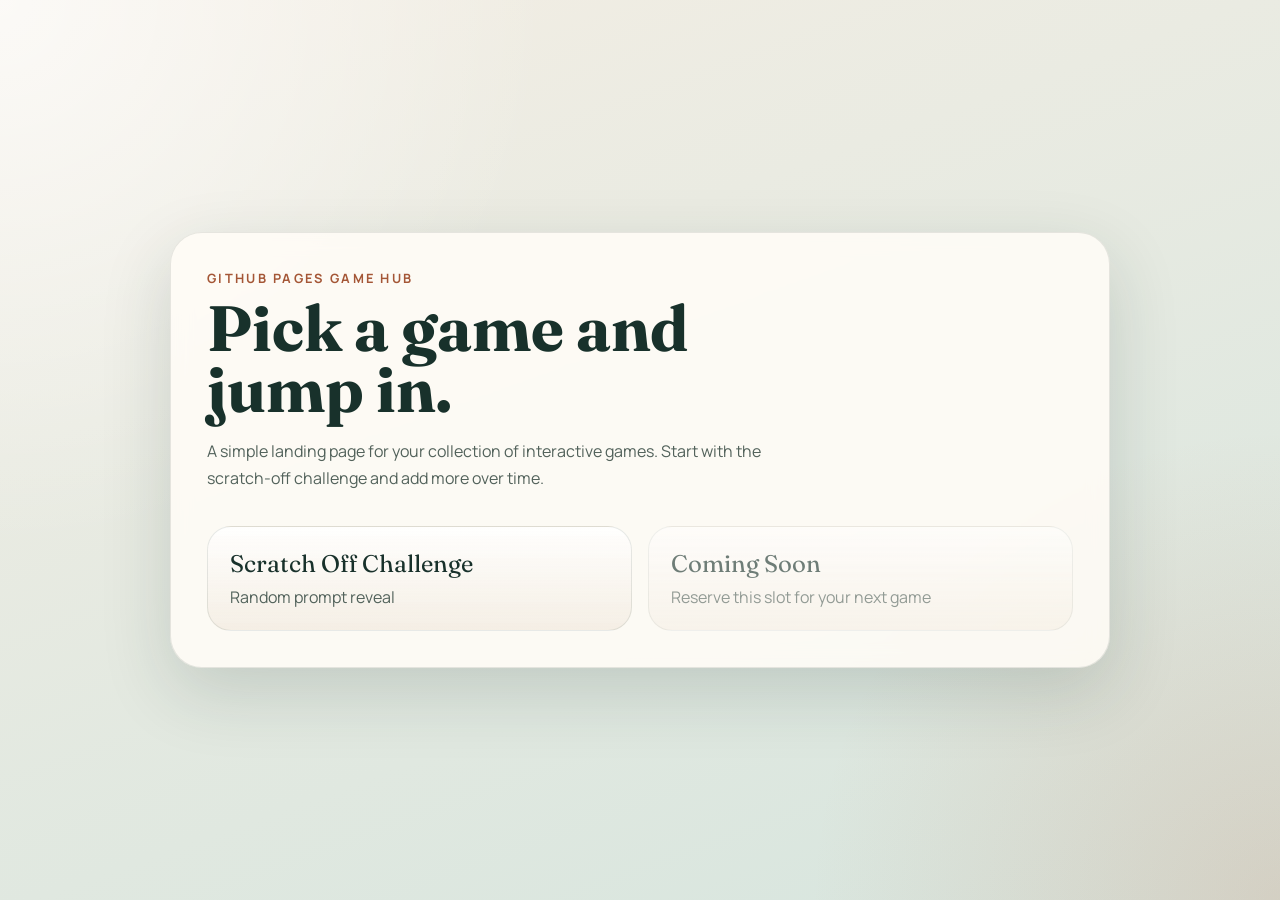
==== index.html @ 4e16a7d6 "Initial GitHub Pages game app" ====
<!DOCTYPE html>
<html lang="en">
<head>
  <meta charset="UTF-8">
  <meta name="viewport" content="width=device-width, initial-scale=1.0">
  <title>Game Night</title>
  <link rel="preconnect" href="https://fonts.googleapis.com">
  <link rel="preconnect" href="https://fonts.gstatic.com" crossorigin>
  <link href="https://fonts.googleapis.com/css2?family=Fraunces:wght@600;700&family=Manrope:wght@400;600;700&display=swap" rel="stylesheet">
  <link rel="stylesheet" href="styles.css">
</head>
<body>
  <main class="page-shell landing-shell">
    <section class="hero-card">
      <p class="eyebrow">GitHub Pages Game Hub</p>
      <h1>Pick a game and jump in.</h1>
      <p class="hero-copy">
        A simple landing page for your collection of interactive games. Start with the scratch-off challenge and add more over time.
      </p>

      <div class="game-grid">
        <a class="game-button" href="scratch-off.html">
          <span class="game-button__title">Scratch Off Challenge</span>
          <span class="game-button__meta">Random prompt reveal</span>
        </a>

        <button class="game-button game-button--disabled" type="button" disabled>
          <span class="game-button__title">Coming Soon</span>
          <span class="game-button__meta">Reserve this slot for your next game</span>
        </button>
      </div>
    </section>
  </main>
</body>
</html>
---- styles.css ----
:root {
  --bg-top: #f4eee4;
  --bg-bottom: #d6e5de;
  --card: rgba(255, 252, 246, 0.88);
  --card-border: rgba(62, 76, 69, 0.12);
  --text-main: #18312b;
  --text-soft: #52625b;
  --accent: #c96f4a;
  --accent-dark: #a45636;
  --accent-soft: #f4c8a7;
  --mint: #8fb9a8;
  --shadow: 0 24px 70px rgba(24, 49, 43, 0.16);
}

* {
  box-sizing: border-box;
}

body {
  margin: 0;
  min-height: 100vh;
  font-family: "Manrope", sans-serif;
  color: var(--text-main);
  background:
    radial-gradient(circle at top left, rgba(255, 255, 255, 0.7), transparent 35%),
    radial-gradient(circle at bottom right, rgba(201, 111, 74, 0.18), transparent 30%),
    linear-gradient(160deg, var(--bg-top), var(--bg-bottom));
}

.page-shell {
  min-height: 100vh;
  display: grid;
  place-items: center;
  padding: 32px 20px;
}

.landing-shell::before,
.landing-shell::after,
.game-card::before {
  content: "";
  position: absolute;
  inset: auto;
  border-radius: 999px;
  pointer-events: none;
}

.hero-card,
.game-card {
  position: relative;
  width: min(100%, 940px);
  padding: 36px;
  border: 1px solid var(--card-border);
  border-radius: 32px;
  background: var(--card);
  backdrop-filter: blur(10px);
  box-shadow: var(--shadow);
  overflow: hidden;
}

.hero-card::before,
.game-card::before {
  width: 220px;
  height: 220px;
  right: -70px;
  top: -90px;
  background: radial-gradient(circle, rgba(143, 185, 168, 0.3), transparent 70%);
}

.eyebrow {
  margin: 0 0 10px;
  text-transform: uppercase;
  letter-spacing: 0.18em;
  font-size: 0.8rem;
  font-weight: 700;
  color: var(--accent-dark);
}

h1,
h2 {
  margin: 0;
  font-family: "Fraunces", serif;
}

h1 {
  font-size: clamp(2.2rem, 5vw, 4.3rem);
  line-height: 0.96;
  max-width: 12ch;
}

h2 {
  font-size: 1.25rem;
  margin-bottom: 14px;
}

.hero-copy {
  max-width: 58ch;
  margin: 18px 0 0;
  line-height: 1.7;
  color: var(--text-soft);
}

.game-grid {
  display: grid;
  grid-template-columns: repeat(auto-fit, minmax(220px, 1fr));
  gap: 16px;
  margin-top: 34px;
}

.game-button,
.choice-chip,
.primary-button,
.secondary-button,
.text-button {
  font: inherit;
}

.game-button {
  display: flex;
  flex-direction: column;
  gap: 8px;
  padding: 22px;
  border: 1px solid rgba(24, 49, 43, 0.1);
  border-radius: 24px;
  text-decoration: none;
  color: inherit;
  background: linear-gradient(180deg, rgba(255, 255, 255, 0.8), rgba(244, 238, 228, 0.95));
  transition: transform 180ms ease, box-shadow 180ms ease, border-color 180ms ease;
}

.game-button:hover,
.game-button:focus-visible {
  transform: translateY(-4px);
  box-shadow: 0 18px 40px rgba(24, 49, 43, 0.12);
  border-color: rgba(201, 111, 74, 0.35);
}

.game-button--disabled {
  opacity: 0.62;
  cursor: not-allowed;
}

.game-button__title {
  font-family: "Fraunces", serif;
  font-size: 1.5rem;
}

.game-button__meta {
  color: var(--text-soft);
}

.back-link {
  display: inline-flex;
  margin-bottom: 24px;
  color: var(--accent-dark);
  text-decoration: none;
  font-weight: 700;
}

.section-heading {
  margin-bottom: 28px;
}

.step-panel {
  display: grid;
  gap: 24px;
}

.option-group {
  padding: 22px;
  border: 1px solid rgba(24, 49, 43, 0.08);
  border-radius: 24px;
  background: rgba(255, 255, 255, 0.55);
}

.option-row {
  display: flex;
  flex-wrap: wrap;
  gap: 12px;
}

.choice-chip {
  padding: 14px 20px;
  border: 1px solid rgba(24, 49, 43, 0.12);
  border-radius: 999px;
  background: white;
  color: var(--text-main);
  cursor: pointer;
  transition: transform 160ms ease, background 160ms ease, border-color 160ms ease, color 160ms ease;
}

.choice-chip:hover,
.choice-chip:focus-visible {
  transform: translateY(-2px);
  border-color: rgba(201, 111, 74, 0.5);
}

.choice-chip.selected {
  background: var(--text-main);
  border-color: var(--text-main);
  color: white;
}

.primary-button,
.secondary-button {
  min-height: 48px;
  padding: 12px 20px;
  border-radius: 999px;
  border: none;
  font-weight: 700;
  cursor: pointer;
  transition: transform 160ms ease, opacity 160ms ease, background 160ms ease;
}

.primary-button:hover,
.secondary-button:hover,
.text-button:hover,
.primary-button:focus-visible,
.secondary-button:focus-visible,
.text-button:focus-visible {
  transform: translateY(-2px);
}

.primary-button {
  justify-self: start;
  color: white;
  background: linear-gradient(135deg, var(--accent), var(--accent-dark));
}

.secondary-button {
  color: var(--text-main);
  background: linear-gradient(135deg, #f8ead5, #f1caa6);
}

.text-button {
  border: none;
  background: transparent;
  color: var(--accent-dark);
  font-weight: 700;
  cursor: pointer;
  padding: 0;
}

.selection-summary {
  display: flex;
  flex-wrap: wrap;
  align-items: center;
  justify-content: space-between;
  gap: 12px;
  color: var(--text-soft);
}

.scratch-card-shell {
  position: relative;
  width: min(100%, 360px);
  aspect-ratio: 1 / 1;
  margin: 0 auto;
  border-radius: 28px;
  overflow: hidden;
  border: 1px solid rgba(24, 49, 43, 0.08);
  box-shadow: 0 20px 50px rgba(24, 49, 43, 0.16);
  background: linear-gradient(135deg, rgba(255, 252, 246, 0.95), rgba(246, 221, 196, 0.95));
}

.scratch-message,
.scratch-canvas {
  position: absolute;
  inset: 0;
}

.scratch-message {
  display: grid;
  place-items: center;
  padding: 24px;
  text-align: center;
  font-family: "Fraunces", serif;
  font-size: clamp(1.45rem, 3vw, 2rem);
  line-height: 1.2;
  color: var(--text-main);
}

.scratch-canvas {
  width: 100%;
  height: 100%;
  touch-action: none;
  cursor: crosshair;
}

.action-row {
  display: flex;
  justify-content: center;
  flex-wrap: wrap;
  gap: 12px;
}

.hidden {
  display: none;
}

@media (max-width: 640px) {
  .hero-card,
  .game-card {
    padding: 24px;
    border-radius: 24px;
  }

  h1 {
    max-width: 100%;
  }

  .selection-summary {
    align-items: flex-start;
  }

  .primary-button,
  .secondary-button {
    width: 100%;
  }
}
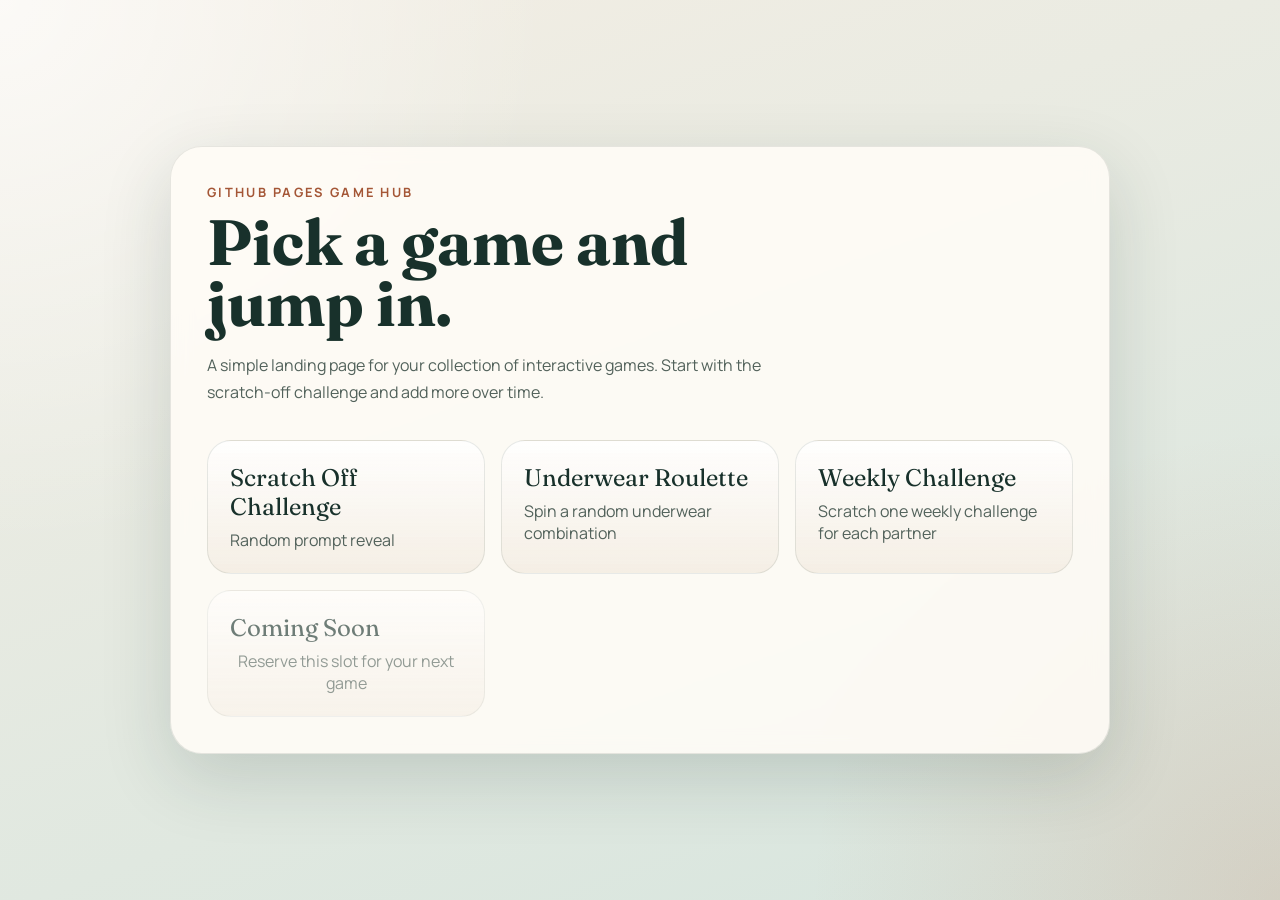
==== commit f4bad85b: "Add underwear roulette and weekly challenge games" ====
--- a/index.html
+++ b/index.html
@@ -24,6 +24,16 @@
           <span class="game-button__meta">Random prompt reveal</span>
         </a>
 
+        <a class="game-button" href="underwear-roulette.html">
+          <span class="game-button__title">Underwear Roulette</span>
+          <span class="game-button__meta">Spin a random underwear combination</span>
+        </a>
+
+        <a class="game-button" href="weekly-challenge.html">
+          <span class="game-button__title">Weekly Challenge</span>
+          <span class="game-button__meta">Scratch one weekly challenge for each partner</span>
+        </a>
+
         <button class="game-button game-button--disabled" type="button" disabled>
           <span class="game-button__title">Coming Soon</span>
           <span class="game-button__meta">Reserve this slot for your next game</span>
--- a/styles.css
+++ b/styles.css
@@ -292,6 +292,61 @@
   gap: 12px;
 }
 
+.roulette-results {
+  display: grid;
+  grid-template-columns: repeat(auto-fit, minmax(180px, 1fr));
+  gap: 16px;
+}
+
+.roulette-result-card {
+  display: grid;
+  gap: 10px;
+  padding: 22px;
+  border-radius: 24px;
+  border: 1px solid rgba(24, 49, 43, 0.08);
+  background: linear-gradient(180deg, rgba(255, 255, 255, 0.72), rgba(244, 238, 228, 0.85));
+}
+
+.roulette-label {
+  text-transform: uppercase;
+  letter-spacing: 0.14em;
+  font-size: 0.77rem;
+  font-weight: 700;
+  color: var(--accent-dark);
+}
+
+.roulette-value {
+  font-family: "Fraunces", serif;
+  font-size: 1.5rem;
+  line-height: 1.1;
+}
+
+.weekly-grid {
+  display: grid;
+  grid-template-columns: repeat(auto-fit, minmax(280px, 1fr));
+  gap: 22px;
+}
+
+.weekly-card {
+  display: grid;
+  gap: 16px;
+  padding: 22px;
+  border: 1px solid rgba(24, 49, 43, 0.08);
+  border-radius: 24px;
+  background: rgba(255, 255, 255, 0.52);
+}
+
+.weekly-card__header {
+  display: flex;
+  align-items: center;
+  justify-content: space-between;
+  gap: 12px;
+}
+
+.weekly-scratch-card {
+  width: min(100%, 320px);
+}
+
 .hidden {
   display: none;
 }
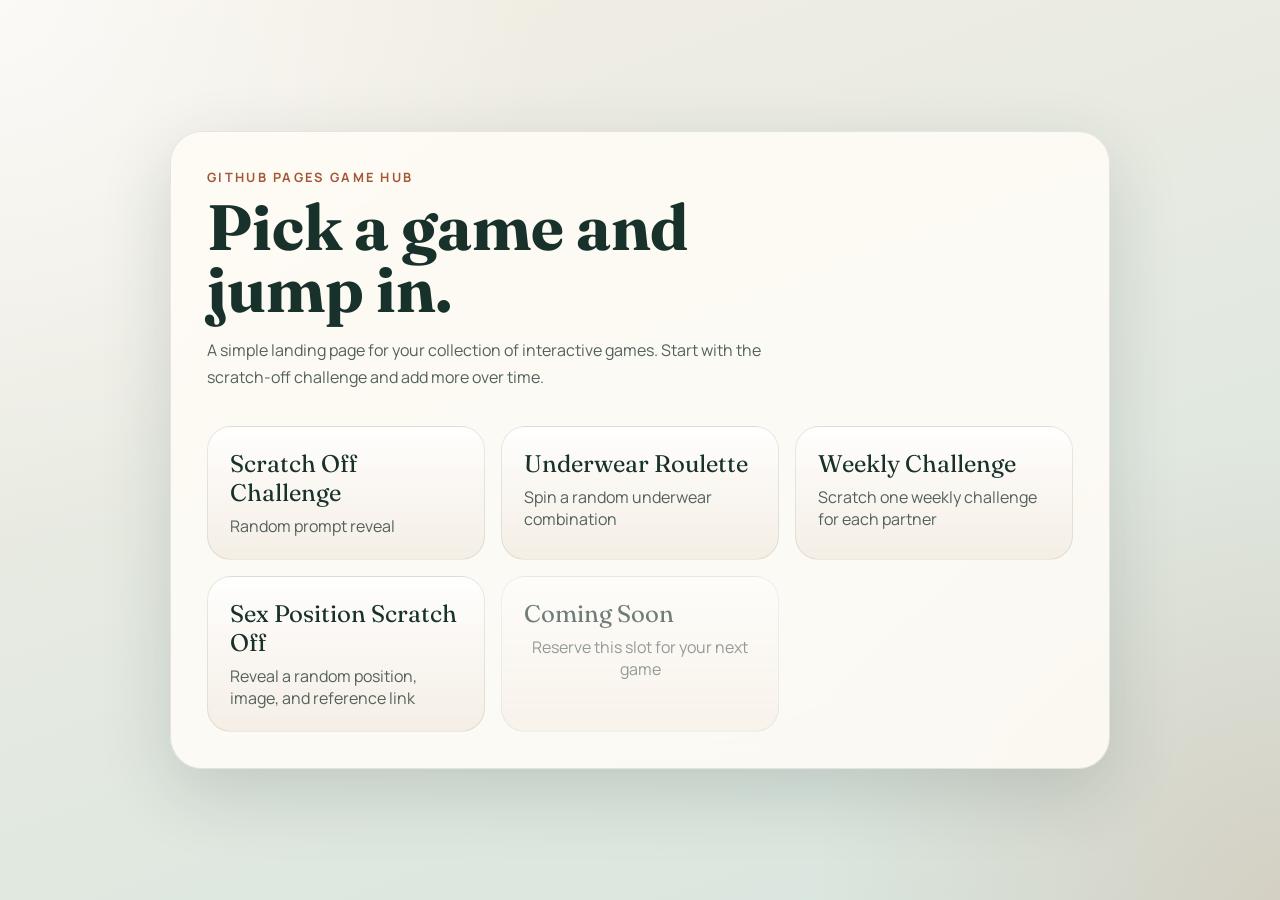
==== commit 56590fc7: "Add position scratch-off game and repo updates" ====
--- a/index.html
+++ b/index.html
@@ -34,6 +34,11 @@
           <span class="game-button__meta">Scratch one weekly challenge for each partner</span>
         </a>
 
+        <a class="game-button" href="position-scratch-off.html">
+          <span class="game-button__title">Sex Position Scratch Off</span>
+          <span class="game-button__meta">Reveal a random position, image, and reference link</span>
+        </a>
+
         <button class="game-button game-button--disabled" type="button" disabled>
           <span class="game-button__title">Coming Soon</span>
           <span class="game-button__meta">Reserve this slot for your next game</span>
--- a/styles.css
+++ b/styles.css
@@ -114,6 +114,13 @@
   font: inherit;
 }
 
+.button-link {
+  display: inline-flex;
+  align-items: center;
+  justify-content: center;
+  text-decoration: none;
+}
+
 .game-button {
   display: flex;
   flex-direction: column;
@@ -347,6 +354,38 @@
   width: min(100%, 320px);
 }
 
+.position-scratch-shell {
+  width: min(100%, 520px);
+  aspect-ratio: 1 / 1;
+}
+
+.position-reveal {
+  position: absolute;
+  inset: 0;
+  display: grid;
+  align-content: center;
+  justify-items: center;
+  gap: 16px;
+  padding: 20px;
+  text-align: center;
+}
+
+.position-image {
+  width: min(100%, 320px);
+  max-height: 220px;
+  object-fit: contain;
+  border-radius: 20px;
+  background: rgba(255, 255, 255, 0.7);
+  box-shadow: 0 14px 34px rgba(24, 49, 43, 0.12);
+}
+
+.position-title {
+  margin: 0;
+  font-family: "Fraunces", serif;
+  font-size: clamp(1.4rem, 3vw, 2rem);
+  line-height: 1.1;
+}
+
 .hidden {
   display: none;
 }
